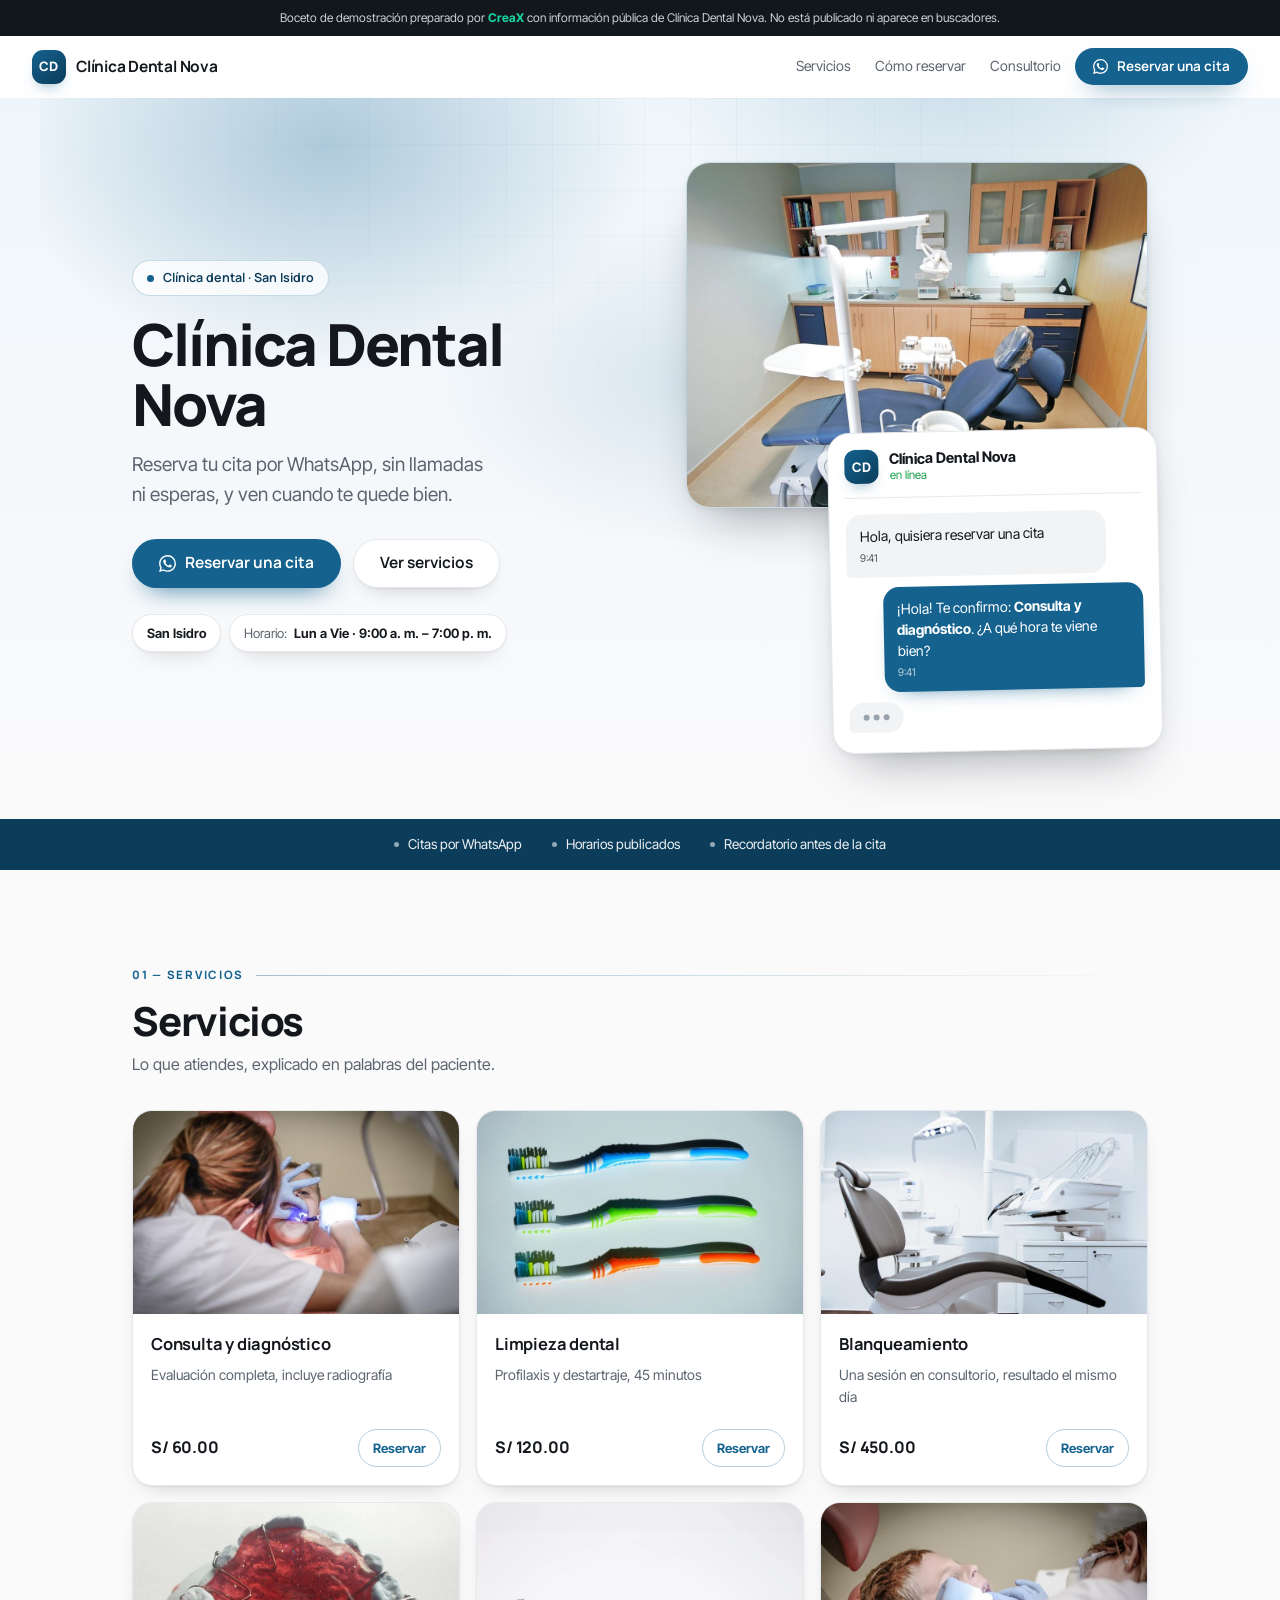
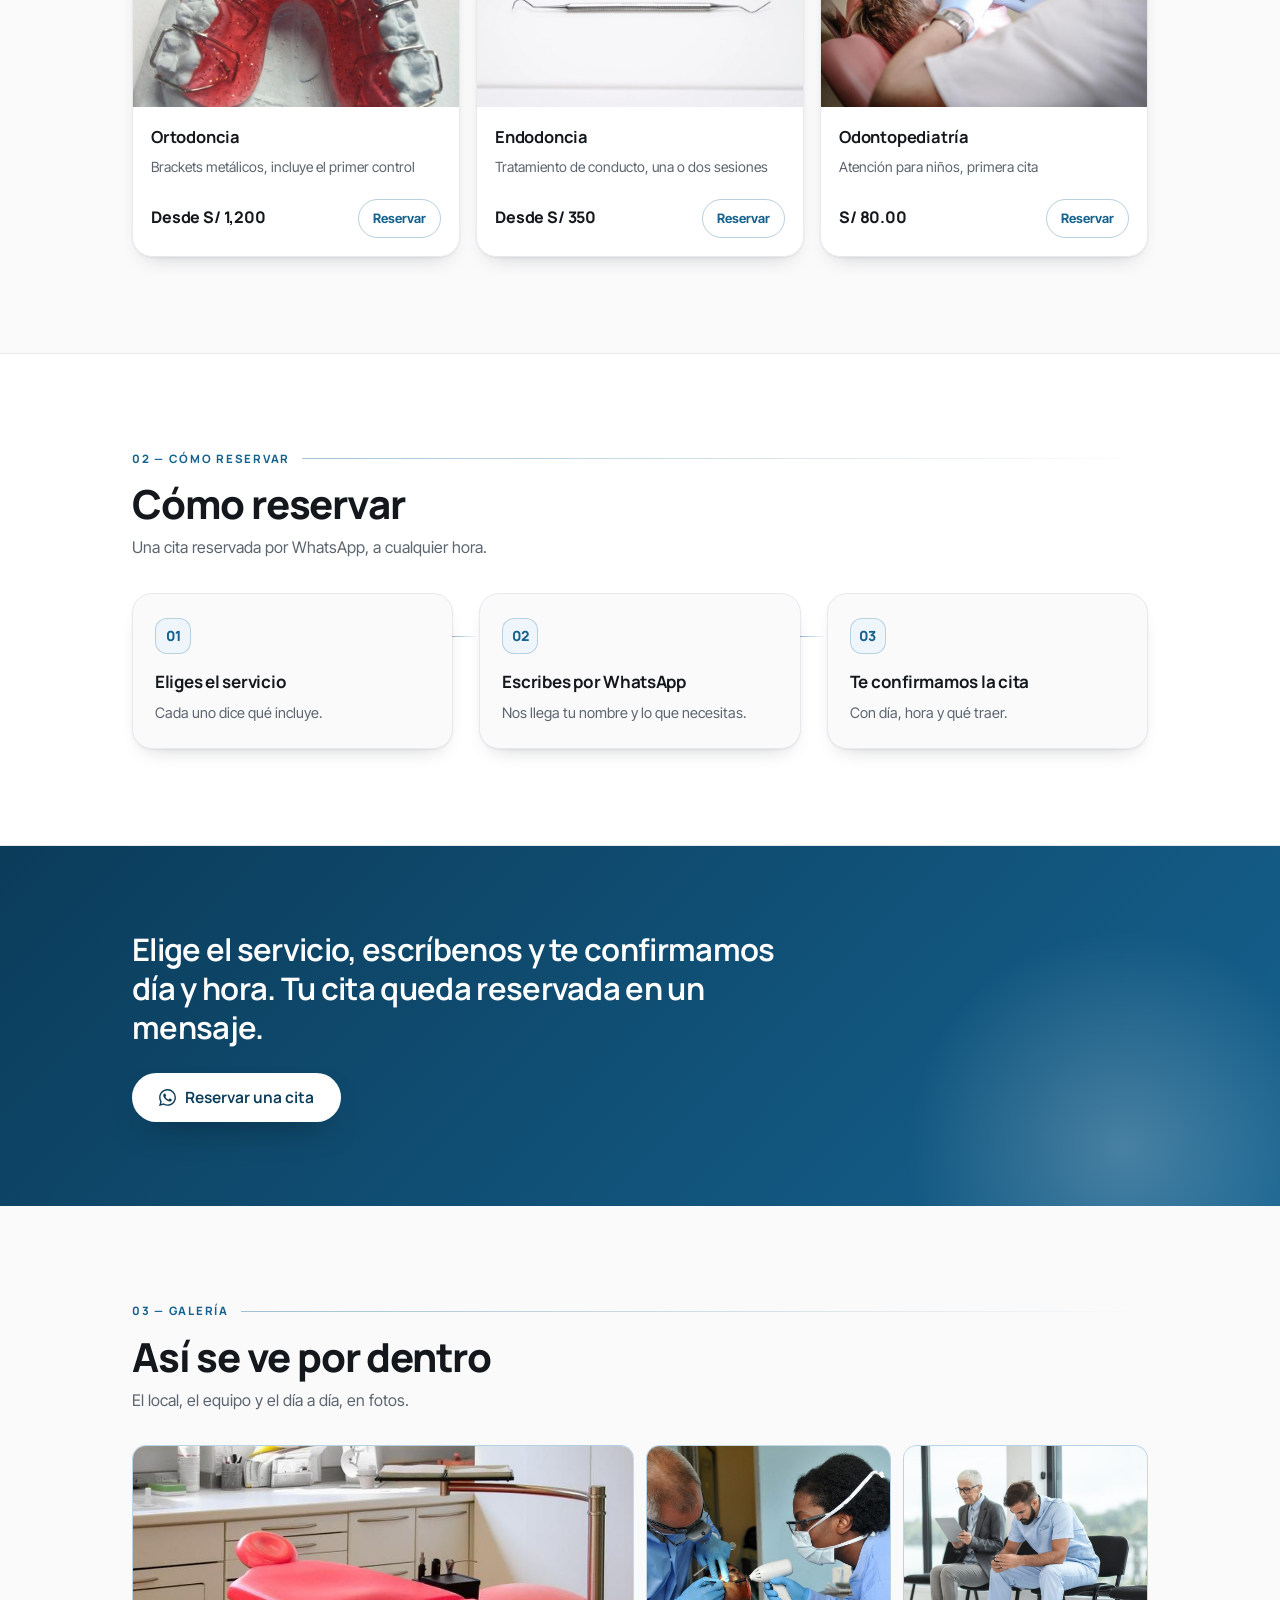
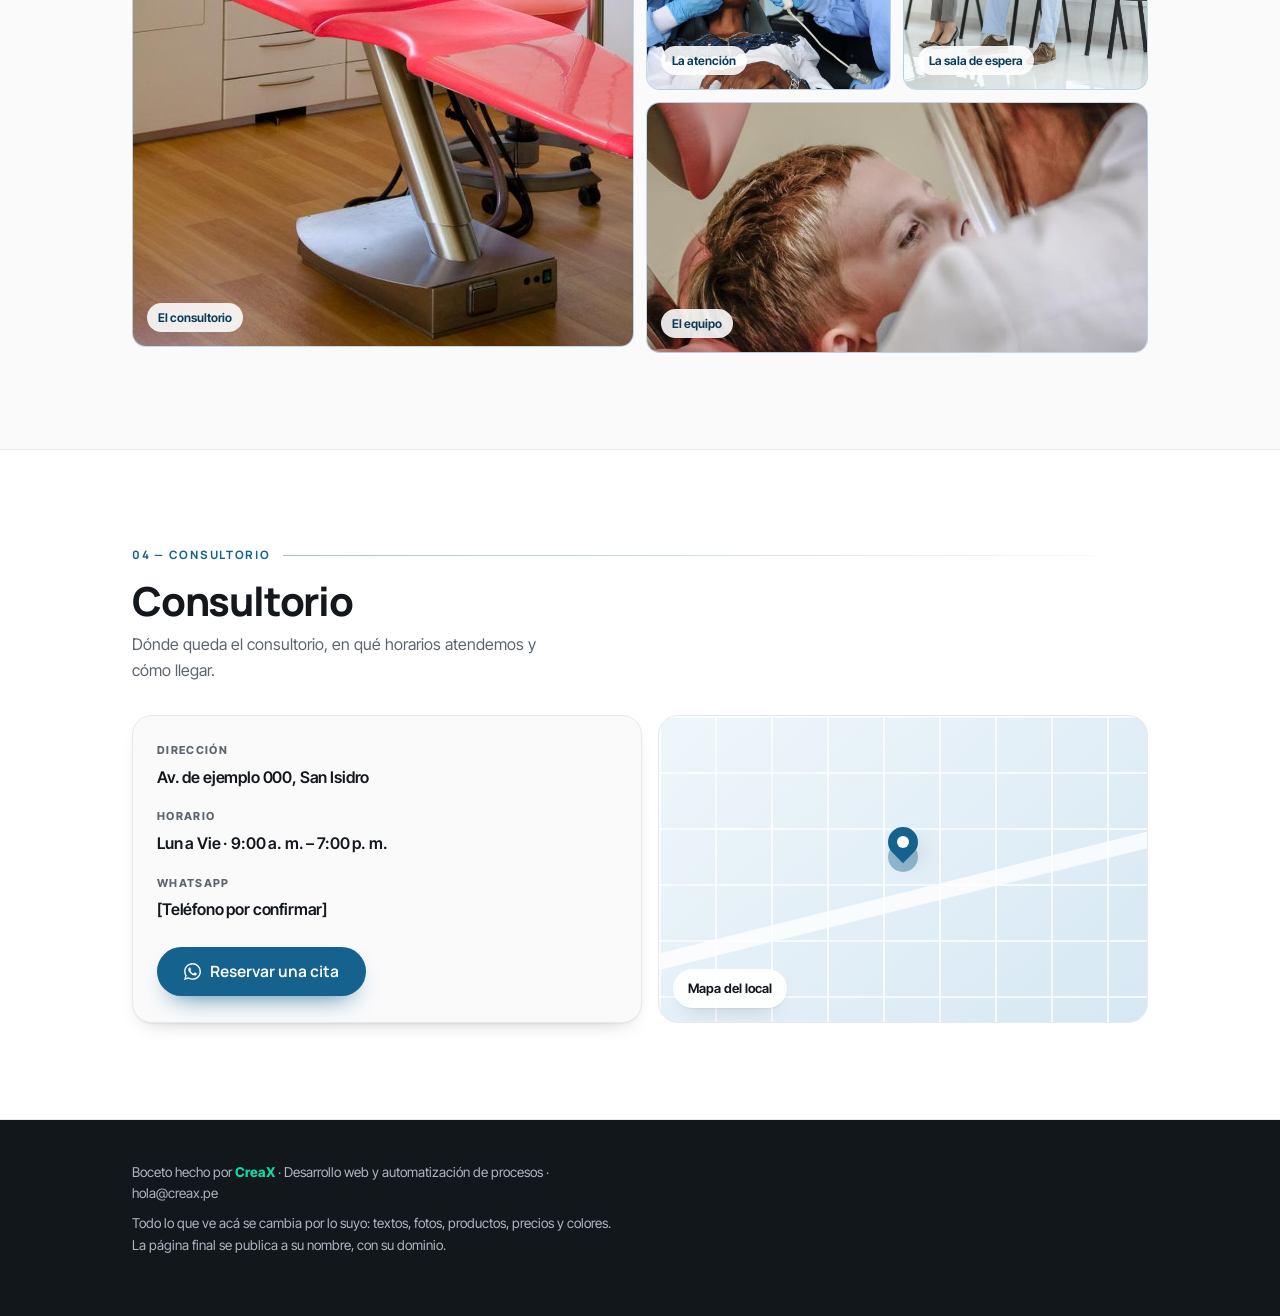
==== assets/ejemplos/dental/index.html @ 6479f85b "Web de CreaX: borrador de cinco páginas para revisión del equipo Portada con escena (web del boceto " ====
<!doctype html>
<html lang="es"><head>
<meta charset="utf-8">
<meta name="viewport" content="width=device-width, initial-scale=1">
<meta name="robots" content="noindex, nofollow">
<meta name="description" content="Reserva tu cita por WhatsApp, sin llamadas ni esperas, y ven cuando te quede bien.">
<meta name="theme-color" content="#15628F">
<title>Clínica Dental Nova · Clínica dental · San Isidro</title>
<link rel="preconnect" href="https://fonts.googleapis.com">
<link rel="preconnect" href="https://fonts.gstatic.com" crossorigin>
<link rel="stylesheet" href="https://fonts.googleapis.com/css2?family=Manrope:wght@600;700;800&family=Inter+Tight:wght@400;500;600;700&display=swap">
<style>
*, *::before, *::after { box-sizing: border-box; }
:root {
  --color: #15628F; --rgb: 21, 98, 143; --oscuro: #0B3C5A; --claro: #EFF6FB; --claro2: #D6E8F4;
  --tinta: #14181D; --gris: #5C656F; --linea: #E7E9EC; --papel: #FFFFFF; --fondo: #FAFAFB;
  --titulo: "Manrope", "Segoe UI", system-ui, -apple-system, "Helvetica Neue", sans-serif; --texto: "Inter Tight", "Segoe UI", system-ui, -apple-system, "Helvetica Neue", sans-serif;
  --r: 20px; --rc: 14px;
  --s1: 0 1px 2px rgba(18,23,28,.05), 0 10px 22px -14px rgba(18,23,28,.30);
  --s2: 0 2px 6px rgba(18,23,28,.06), 0 28px 50px -24px rgba(18,23,28,.40);
  --suave: cubic-bezier(.16, 1, .3, 1);
}
html { -webkit-text-size-adjust: 100%; scroll-behavior: smooth; }
body { margin: 0; background: var(--fondo); color: var(--tinta); overflow-wrap: anywhere;
  font-family: var(--texto); line-height: 1.6; -webkit-font-smoothing: antialiased; }
h1, h2, h3, .marca, .btn, .precio, .n, .etiqueta, .cintillo { font-family: var(--titulo); }
img { max-width: 100%; display: block; }
a { color: inherit; }
.envoltura { width: 100%; max-width: 1080px; margin: 0 auto; padding: 0 20px; }
@media (min-width: 860px) { .envoltura { padding: 0 32px; } }

/* aviso de CreaX: siempre visible, para que nadie lo confunda con la web publicada */
.aviso { background: #12171C; color: #C9D0D7; font-size: 12px; line-height: 1.5;
  text-align: center; padding: 9px 18px; margin: 0; }
.aviso b { color: #16D6A4; }

/* barra de arriba */
.barra { position: sticky; top: 0; z-index: 40; display: flex; align-items: center; gap: 14px;
  padding: 10px 16px; background: rgba(255,255,255,.82); backdrop-filter: blur(16px) saturate(170%);
  -webkit-backdrop-filter: blur(16px) saturate(170%);
  border-bottom: 1px solid transparent; transition: border-color .3s, box-shadow .3s; }
.barra.pegada { border-color: var(--linea); box-shadow: 0 10px 30px -26px rgba(18,23,28,.9); }
.marca { display: flex; align-items: center; gap: 10px; text-decoration: none;
  font-weight: 700; letter-spacing: -.015em; font-size: 15.5px; }
.sigla { width: 34px; height: 34px; border-radius: 11px; display: grid; place-items: center;
  color: #fff; font-size: 13px; font-weight: 800; letter-spacing: .02em; flex: none;
  font-family: var(--titulo);
  background: linear-gradient(140deg, var(--color), var(--oscuro));
  box-shadow: 0 8px 16px -10px var(--color); }
.enlaces { display: none; gap: 24px; margin-left: auto; font-size: 14px; color: var(--gris); }
.enlaces a { text-decoration: none; transition: color .25s; }
.enlaces a:hover { color: var(--color); }
.barra .btn { margin-left: auto; }
@media (min-width: 860px) {
  .barra { padding: 12px 32px; }
  .enlaces { display: flex; }
  .barra .btn { margin-left: 0; }
}

/* botones */
.btn { display: inline-flex; align-items: center; justify-content: center; gap: 9px;
  background: var(--color); color: #fff; text-decoration: none; font-weight: 650;
  padding: 15px 26px; border-radius: 999px; font-size: 15.5px; line-height: 1; border: 1px solid transparent;
  box-shadow: 0 12px 26px -14px var(--color);
  transition: transform .3s var(--suave), box-shadow .3s var(--suave), background .25s; }
.btn:hover { transform: translateY(-2px); box-shadow: 0 18px 32px -14px var(--color); }
.btn:active { transform: translateY(0) scale(.985); }
.btn svg { width: 17px; height: 17px; fill: currentColor; flex: none; }
.btn-chico { padding: 10px 17px; font-size: 13.5px; }
.btn-chico svg { width: 15px; height: 15px; }
.fantasma { background: var(--papel); color: var(--tinta); border-color: var(--linea); box-shadow: var(--s1); }
.fantasma:hover { border-color: var(--color); color: var(--color); }

/* portada */
.portada { position: relative; overflow: hidden; padding: 44px 0 0;
  background: linear-gradient(180deg, var(--claro) 0%, var(--fondo) 92%); }
.aura { position: absolute; top: -260px; left: 50%; width: min(1200px, 160%); height: 700px;
  transform: translateX(-50%); pointer-events: none; animation: flotar 16s ease-in-out infinite alternate;
  background:
    radial-gradient(38% 46% at 24% 44%, rgba(var(--rgb), .30), transparent 70%),
    radial-gradient(34% 42% at 76% 30%, rgba(var(--rgb), .18), transparent 72%),
    radial-gradient(30% 34% at 54% 78%, rgba(var(--rgb), .12), transparent 70%); }
@keyframes flotar { to { transform: translateX(-50%) translateY(30px) scale(1.07); } }
.trama { position: absolute; inset: 0; pointer-events: none; opacity: .55;
  background-image: linear-gradient(rgba(var(--rgb), .09) 1px, transparent 1px),
                    linear-gradient(90deg, rgba(var(--rgb), .09) 1px, transparent 1px);
  background-size: 46px 46px;
  -webkit-mask-image: radial-gradient(70% 62% at 50% 0%, #000, transparent 76%);
          mask-image: radial-gradient(70% 62% at 50% 0%, #000, transparent 76%); }
.portada-caja { position: relative; padding-bottom: 42px; }
@media (min-width: 900px) {
  .portada { padding-top: 64px; }
  .portada-caja { display: grid; grid-template-columns: 1.04fr .96fr; gap: 54px; align-items: center; padding-bottom: 68px; }
}
.etiqueta { display: inline-flex; align-items: center; gap: 9px; margin: 0 0 18px;
  font-size: 12.5px; font-weight: 650; color: var(--oscuro); background: rgba(255,255,255,.78);
  border: 1px solid rgba(var(--rgb), .22); padding: 7px 14px; border-radius: 999px; }
.pulso { width: 7px; height: 7px; border-radius: 50%; background: var(--color); flex: none;
  box-shadow: 0 0 0 0 rgba(var(--rgb), .6); animation: latir 2.6s infinite; }
@keyframes latir { 70% { box-shadow: 0 0 0 9px rgba(var(--rgb), 0); } 100% { box-shadow: 0 0 0 0 rgba(var(--rgb), 0); } }
h1 { margin: 0 0 16px; font-size: clamp(34px, 8.6vw, 58px); line-height: 1.03;
  letter-spacing: -.035em; font-weight: 800; }
.bajada { margin: 0 0 28px; font-size: clamp(16px, 4.2vw, 19px); color: var(--gris); max-width: 32ch; }
.acciones { display: flex; flex-wrap: wrap; gap: 12px; }
.datos { list-style: none; display: flex; flex-wrap: wrap; gap: 8px; padding: 0; margin: 26px 0 0; }
.datos li { display: inline-flex; align-items: center; gap: 7px; font-size: 13px; color: var(--gris);
  background: var(--papel); border: 1px solid var(--linea); border-radius: 999px;
  padding: 8px 14px; box-shadow: var(--s1); }
.datos b { color: var(--tinta); font-weight: 650; }
.estrella { color: var(--color); font-size: 12px; }

/* la escena: la foto del negocio y el pedido llegando al WhatsApp */
.escena { position: relative; margin-top: 34px; }
@media (min-width: 900px) { .escena { margin-top: 0; } }
.foto-portada { margin: 0; overflow: hidden; border-radius: 24px; aspect-ratio: 4 / 3;
  border: 1px solid rgba(var(--rgb), .18); box-shadow: var(--s2); }
.foto-portada img { width: 100%; height: 100%; object-fit: cover;
  animation: acercar 18s ease-in-out infinite alternate; }
@keyframes acercar { to { transform: scale(1.07); } }
.charla { position: relative; background: var(--papel); border: 1px solid var(--linea);
  border-radius: 22px; padding: 16px 16px 20px; box-shadow: var(--s2); }
.escena .foto-portada + .charla { width: min(330px, 92%); margin: -58px 0 0 auto; }
@media (min-width: 900px) {
  .charla { transform: rotate(-1.2deg); }
  .escena .foto-portada + .charla { margin-top: -78px; margin-right: -12px; }
}
.charla-barra { display: flex; align-items: center; gap: 11px; padding-bottom: 14px;
  border-bottom: 1px solid var(--linea); margin-bottom: 16px; }
.charla-barra div { display: flex; flex-direction: column; line-height: 1.25; }
.charla-barra b { font-size: 14.5px; }
.charla-barra i { font-style: normal; font-size: 11.5px; color: #17A34A; }
.globo { max-width: 88%; padding: 11px 14px; font-size: 14px; line-height: 1.5;
  border-radius: 16px; margin-bottom: 10px; }
.globo b { font-weight: 700; }
.cliente { background: #F1F3F5; border-bottom-left-radius: 5px; }
.negocio { background: var(--color); color: #fff; margin-left: auto; border-bottom-right-radius: 5px;
  box-shadow: 0 10px 22px -16px var(--color); }
.hora { display: block; font-size: 10.5px; opacity: .7; margin-top: 4px; }
.escribiendo { display: inline-flex; gap: 4px; background: #F1F3F5; padding: 12px 14px; border-radius: 16px;
  border-bottom-left-radius: 5px; }
.escribiendo i { width: 6px; height: 6px; border-radius: 50%; background: #9AA3AD;
  animation: puntos 1.3s infinite ease-in-out; }
.escribiendo i:nth-child(2) { animation-delay: .18s; }
.escribiendo i:nth-child(3) { animation-delay: .36s; }
@keyframes puntos { 0%, 60%, 100% { transform: translateY(0); opacity: .45; } 30% { transform: translateY(-4px); opacity: 1; } }

/* en el celular: la acción vive en la barra de abajo, y la portada respira menos */
@media (max-width: 560px) {
  .barra .btn { display: none; }
  .barra { padding: 9px 16px; }
  .portada { padding-top: 26px; }
  h1 { margin-bottom: 12px; }
  .bajada { margin-bottom: 20px; }
  .acciones { gap: 10px; }
  .acciones .btn { width: 100%; }
  .datos { margin-top: 18px; gap: 7px; }
  .datos li { padding: 7px 12px; }
  .escena { margin-top: 24px; }
  .foto-portada { aspect-ratio: 16 / 11; }
}

/* tira de confianza */
.tira { position: relative; background: var(--oscuro); color: #fff; }
.tira ul { list-style: none; display: flex; flex-wrap: wrap; justify-content: center;
  gap: 10px 30px; margin: 0; padding: 15px 20px; font-size: 13.5px; }
.tira li { display: inline-flex; align-items: center; gap: 9px; opacity: .93; }
.tira li::before { content: ""; width: 5px; height: 5px; border-radius: 50%; background: currentColor; opacity: .6; }

/* bloques */
.bloque { padding: clamp(52px, 11vw, 96px) 0; }
.bloque.papel { background: var(--papel); border-top: 1px solid var(--linea); border-bottom: 1px solid var(--linea); }
.cintillo { display: flex; align-items: center; gap: 12px; margin: 0 0 14px;
  font-size: 11.5px; font-weight: 750; letter-spacing: .15em; text-transform: uppercase; color: var(--color); }
.cintillo::after { content: ""; height: 1px; flex: 1; background: linear-gradient(90deg, rgba(var(--rgb), .38), transparent); }
h2 { margin: 0 0 10px; font-size: clamp(26px, 6.2vw, 40px); line-height: 1.08;
  letter-spacing: -.03em; font-weight: 780; }
.lede { margin: 0 0 32px; color: var(--gris); max-width: 46ch; font-size: 16px; }
.nota { margin: 22px 0 0; font-size: 12.5px; color: var(--gris); }

/* productos */
.rejilla { display: grid; grid-template-columns: 1fr; gap: 16px; }
@media (min-width: 620px) { .rejilla { grid-template-columns: repeat(2, 1fr); } }
@media (min-width: 980px) { .rejilla { grid-template-columns: repeat(3, 1fr); } }
.item { display: flex; flex-direction: column; background: var(--papel); border: 1px solid var(--linea);
  border-radius: var(--r); overflow: hidden; box-shadow: var(--s1);
  transition: transform .4s var(--suave), box-shadow .4s var(--suave), border-color .3s; }
.item:hover { transform: translateY(-5px); box-shadow: var(--s2); border-color: rgba(var(--rgb), .34); }
.lienzo { position: relative; aspect-ratio: 16 / 10; overflow: hidden; display: grid; place-items: center;
  background: linear-gradient(135deg, var(--claro), var(--claro2)); }
.lienzo.vacio::before { content: ""; position: absolute; inset: 0; opacity: .45;
  background-image: repeating-linear-gradient(135deg, rgba(255,255,255,.6) 0 10px, transparent 10px 22px); }
.lienzo span { position: relative; font-size: 11.5px; font-weight: 650; color: var(--oscuro);
  background: rgba(255,255,255,.82); padding: 6px 13px; border-radius: 999px; }
.lienzo img { width: 100%; height: 100%; object-fit: cover; transition: transform .6s var(--suave); }
.item:hover .lienzo img { transform: scale(1.06); }
.item-cuerpo { display: flex; flex-direction: column; gap: 6px; flex: 1; padding: 17px 18px 18px; }
.item h3 { margin: 0; font-size: 16.5px; letter-spacing: -.012em; }
.item p { margin: 0; font-size: 14px; color: var(--gris); }
.item-pie { display: flex; align-items: center; justify-content: space-between; gap: 10px;
  margin-top: auto; padding-top: 14px; }
.precio { font-size: 16px; font-weight: 750; letter-spacing: -.01em; }
.pedir { display: inline-flex; align-items: center; gap: 6px; font-size: 13px; font-weight: 650;
  color: var(--color); text-decoration: none; border: 1px solid rgba(var(--rgb), .3);
  border-radius: 999px; padding: 8px 14px; transition: background .25s, color .25s, border-color .25s; }
.pedir:hover { background: var(--color); color: #fff; border-color: var(--color); }

/* pasos */
.pasos { list-style: none; display: grid; gap: 18px; margin: 0; padding: 0; }
@media (min-width: 860px) { .pasos { grid-template-columns: repeat(3, 1fr); gap: 26px; } }
.paso { position: relative; background: var(--papel); border: 1px solid var(--linea);
  border-radius: var(--r); padding: 24px 22px; box-shadow: var(--s1); }
.bloque.papel .paso { background: var(--fondo); }
.paso h3 { margin: 0 0 6px; font-size: 17px; letter-spacing: -.015em; }
.paso p { margin: 0; color: var(--gris); font-size: 14.5px; }
.n { display: inline-grid; place-items: center; width: 36px; height: 36px; border-radius: 12px;
  margin-bottom: 14px; font-size: 14px; font-weight: 800; color: var(--color);
  background: var(--claro); border: 1px solid rgba(var(--rgb), .25); }
@media (min-width: 860px) {
  .paso:not(:last-child)::after { content: ""; position: absolute; top: 42px; right: -26px; width: 26px; height: 1px;
    background: linear-gradient(90deg, rgba(var(--rgb), .45), transparent); }
}

/* franja de color */
.franja { position: relative; overflow: hidden; color: #fff;
  background: linear-gradient(135deg, var(--oscuro), var(--color));
  padding: clamp(48px, 10vw, 84px) 0; }
.franja::after { content: ""; position: absolute; right: -12%; bottom: -70%; width: 620px; height: 620px;
  border-radius: 50%; background: radial-gradient(50% 50% at 50% 50%, rgba(255,255,255,.22), transparent 70%); }
.franja .envoltura { position: relative; z-index: 1; }
.franja p { margin: 0 0 26px; max-width: 680px; font-weight: 650; letter-spacing: -.022em;
  font-family: var(--titulo); font-size: clamp(20px, 5.1vw, 31px); line-height: 1.26; }
.franja .btn { background: #fff; color: var(--oscuro); box-shadow: 0 16px 34px -18px rgba(0,0,0,.6); }
.franja .btn:hover { box-shadow: 0 22px 40px -18px rgba(0,0,0,.65); }

/* galería */
.galeria { display: grid; grid-template-columns: repeat(2, 1fr); gap: 12px; }
@media (min-width: 760px) {
  .galeria { grid-template-columns: repeat(4, 1fr); }
  .galeria .tile:first-child { grid-column: span 2; grid-row: span 2; }
  .galeria .tile:last-child { grid-column: span 2; aspect-ratio: 2 / 1; }
}
.tile { position: relative; overflow: hidden; aspect-ratio: 1 / 1; display: grid; align-content: end;
  padding: 14px; border-radius: var(--rc); border: 1px solid rgba(var(--rgb), .18);
  font-size: 13px; font-weight: 650; color: var(--oscuro); margin: 0;
  background: linear-gradient(140deg, var(--claro), var(--claro2)); }
.tile:nth-child(2n) { background: linear-gradient(140deg, var(--claro2), var(--claro)); }
.tile.vacio::before { content: ""; position: absolute; inset: 0; opacity: .5;
  background-image: repeating-linear-gradient(135deg, rgba(255,255,255,.6) 0 12px, transparent 12px 26px); }
.tile img { position: absolute; inset: 0; width: 100%; height: 100%; object-fit: cover;
  transition: transform .7s var(--suave); }
.tile:hover img { transform: scale(1.05); }
.tile span { position: relative; background: rgba(255,255,255,.88); padding: 5px 11px; border-radius: 999px;
  justify-self: start; font-size: 12px; }

/* ubicación */
.contacto { display: grid; gap: 16px; }
@media (min-width: 860px) { .contacto { grid-template-columns: 1.02fr .98fr; } }
.ficha { background: var(--papel); border: 1px solid var(--linea); border-radius: var(--r);
  padding: 26px 24px; box-shadow: var(--s1); }
.bloque.papel .ficha { background: var(--fondo); }
.ficha dl { display: grid; gap: 18px; margin: 0 0 24px; }
.ficha dt { font-size: 11px; font-weight: 750; letter-spacing: .12em; text-transform: uppercase; color: var(--gris); }
.ficha dd { margin: 5px 0 0; font-size: 16px; font-weight: 600; letter-spacing: -.01em; }
.mapa { position: relative; overflow: hidden; min-height: 240px; border-radius: var(--r);
  border: 1px solid var(--linea); background: linear-gradient(140deg, var(--claro), var(--claro2)); }
.mapa::before { content: ""; position: absolute; inset: 0;
  background-image: linear-gradient(rgba(255,255,255,.72) 2px, transparent 2px),
                    linear-gradient(90deg, rgba(255,255,255,.72) 2px, transparent 2px);
  background-size: 56px 56px; }
.mapa::after { content: ""; position: absolute; left: -20%; top: 58%; width: 140%; height: 16px;
  background: rgba(255,255,255,.8); transform: rotate(-14deg); }
.pin { position: absolute; left: 50%; top: 46%; width: 30px; height: 30px; z-index: 2;
  transform: translate(-50%, -100%) rotate(-45deg); border-radius: 50% 50% 50% 0;
  background: var(--color); box-shadow: 0 12px 22px -10px rgba(0,0,0,.55); }
.pin::after { content: ""; position: absolute; inset: 9px; background: #fff; border-radius: 50%; }
.onda { position: absolute; left: 50%; top: 46%; width: 30px; height: 30px; z-index: 1;
  transform: translate(-50%, -50%); border-radius: 50%; background: rgba(var(--rgb), .4);
  animation: onda 2.8s infinite ease-out; }
@keyframes onda { to { transform: translate(-50%, -50%) scale(4.2); opacity: 0; } }
.mapa .chip { position: absolute; left: 14px; bottom: 14px; z-index: 2; background: rgba(255,255,255,.92);
  border-radius: 999px; padding: 9px 15px; font-size: 13px; font-weight: 650; text-decoration: none;
  box-shadow: var(--s1); }

/* pie y barra de abajo */
footer { background: #12171C; color: #AEB6BF; font-size: 13.5px; padding: 42px 0 104px; }
footer b { color: #fff; }
footer .menta { color: #16D6A4; font-weight: 750; }
footer p { margin: 0 0 8px; max-width: 60ch; }
.barra-abajo { position: fixed; left: 0; right: 0; bottom: 0; z-index: 50; display: flex; gap: 12px;
  align-items: center; padding: 10px 16px calc(10px + env(safe-area-inset-bottom));
  background: rgba(255,255,255,.92); backdrop-filter: blur(16px); -webkit-backdrop-filter: blur(16px);
  border-top: 1px solid var(--linea); }
.barra-abajo .btn { flex: 1; }
@media (min-width: 860px) { .barra-abajo { display: none; } footer { padding-bottom: 52px; } }

/* movimiento */
.con-js .revelar { opacity: 0; transform: translateY(24px); }
.con-js .revelar.visto { opacity: 1; transform: none;
  transition: opacity .75s var(--suave), transform .75s var(--suave); }
@media (prefers-reduced-motion: reduce) {
  *, *::before, *::after { animation: none !important; transition: none !important; }
  .con-js .revelar { opacity: 1; transform: none; }
}
</style>
</head>
<body>

<p class="aviso">Boceto de demostración preparado por <b>CreaX</b> con información pública de Clínica Dental Nova.
No está publicado ni aparece en buscadores.</p>

<header class="barra">
  <a class="marca" href="#inicio"><span class="sigla">CD</span>Clínica Dental Nova</a>
  <nav class="enlaces">
    <a href="#catalogo">Servicios</a>
    <a href="#pedir">Cómo reservar</a>
    <a href="#ubicacion">Consultorio</a>
  </nav>
  <a class="btn btn-chico" href="#" target="_blank" rel="noopener"><svg viewBox="0 0 24 24" aria-hidden="true"><path d="M17.472 14.382c-.297-.149-1.758-.867-2.03-.967-.273-.099-.471-.148-.67.15-.197.297-.767.966-.94 1.164-.173.199-.347.223-.644.075-.297-.15-1.255-.463-2.39-1.475-.883-.788-1.48-1.761-1.653-2.059-.173-.297-.018-.458.13-.606.134-.133.297-.347.446-.52.149-.174.198-.298.298-.497.099-.198.05-.371-.025-.52-.075-.149-.669-1.612-.916-2.207-.242-.579-.487-.5-.669-.51-.173-.008-.371-.01-.57-.01-.198 0-.52.074-.792.372-.272.297-1.04 1.016-1.04 2.479 0 1.462 1.065 2.875 1.213 3.074.149.198 2.096 3.2 5.077 4.487.709.306 1.262.489 1.694.625.712.227 1.36.195 1.871.118.571-.085 1.758-.719 2.006-1.413.248-.694.248-1.289.173-1.413-.074-.124-.272-.198-.57-.347m-5.421 7.403h-.004a9.87 9.87 0 01-5.031-1.378l-.361-.214-3.741.982.998-3.648-.235-.374a9.86 9.86 0 01-1.51-5.26c.001-5.45 4.436-9.884 9.888-9.884 2.64 0 5.122 1.03 6.988 2.898a9.825 9.825 0 012.893 6.994c-.003 5.45-4.437 9.884-9.885 9.884m8.413-18.297A11.815 11.815 0 0012.05 0C5.495 0 .16 5.335.157 11.892c0 2.096.547 4.142 1.588 5.945L.057 24l6.305-1.654a11.882 11.882 0 005.683 1.448h.005c6.554 0 11.89-5.335 11.893-11.893a11.821 11.821 0 00-3.48-8.413Z"/></svg>Reservar una cita</a>
</header>

<main>
<section class="portada" id="inicio">
  <div class="aura"></div>
  <div class="trama"></div>
  <div class="envoltura portada-caja">
    <div>
      <p class="etiqueta"><span class="pulso"></span>Clínica dental · San Isidro</p>
      <h1>Clínica Dental Nova</h1>
      <p class="bajada">Reserva tu cita por WhatsApp, sin llamadas ni esperas, y ven cuando te quede bien.</p>
      <div class="acciones">
        <a class="btn" href="#" target="_blank" rel="noopener"><svg viewBox="0 0 24 24" aria-hidden="true"><path d="M17.472 14.382c-.297-.149-1.758-.867-2.03-.967-.273-.099-.471-.148-.67.15-.197.297-.767.966-.94 1.164-.173.199-.347.223-.644.075-.297-.15-1.255-.463-2.39-1.475-.883-.788-1.48-1.761-1.653-2.059-.173-.297-.018-.458.13-.606.134-.133.297-.347.446-.52.149-.174.198-.298.298-.497.099-.198.05-.371-.025-.52-.075-.149-.669-1.612-.916-2.207-.242-.579-.487-.5-.669-.51-.173-.008-.371-.01-.57-.01-.198 0-.52.074-.792.372-.272.297-1.04 1.016-1.04 2.479 0 1.462 1.065 2.875 1.213 3.074.149.198 2.096 3.2 5.077 4.487.709.306 1.262.489 1.694.625.712.227 1.36.195 1.871.118.571-.085 1.758-.719 2.006-1.413.248-.694.248-1.289.173-1.413-.074-.124-.272-.198-.57-.347m-5.421 7.403h-.004a9.87 9.87 0 01-5.031-1.378l-.361-.214-3.741.982.998-3.648-.235-.374a9.86 9.86 0 01-1.51-5.26c.001-5.45 4.436-9.884 9.888-9.884 2.64 0 5.122 1.03 6.988 2.898a9.825 9.825 0 012.893 6.994c-.003 5.45-4.437 9.884-9.885 9.884m8.413-18.297A11.815 11.815 0 0012.05 0C5.495 0 .16 5.335.157 11.892c0 2.096.547 4.142 1.588 5.945L.057 24l6.305-1.654a11.882 11.882 0 005.683 1.448h.005c6.554 0 11.89-5.335 11.893-11.893a11.821 11.821 0 00-3.48-8.413Z"/></svg>Reservar una cita</a>
        <a class="btn fantasma" href="#catalogo">Ver servicios</a>
      </div>
      <ul class="datos"><li><b>San Isidro</b></li><li>Horario: <b>Lun a Vie · 9:00 a. m. – 7:00 p. m.</b></li></ul>
    </div>
    <div class="escena">
      <figure class="foto-portada"><img src="fotos/portada.jpg" alt="Clínica Dental Nova"></figure>
      <div class="charla">
        <div class="charla-barra">
          <span class="sigla">CD</span>
          <div><b>Clínica Dental Nova</b><i>en línea</i></div>
        </div>
        <div class="globo cliente">Hola, quisiera reservar una cita<span class="hora">9:41</span></div>
        <div class="globo negocio">¡Hola! Te confirmo: <b>Consulta y diagnóstico</b>. ¿A qué hora te viene bien?<span class="hora">9:41</span></div>
        <div class="escribiendo"><i></i><i></i><i></i></div>
      </div>
    </div>
  </div>
  <div class="tira"><ul><li>Citas por WhatsApp</li><li>Horarios publicados</li><li>Recordatorio antes de la cita</li></ul></div>
</section>

<section class="bloque" id="catalogo">
  <div class="envoltura">
    <p class="cintillo revelar">01 — Servicios</p>
    <h2 class="revelar">Servicios</h2>
    <p class="lede revelar">Lo que atiendes, explicado en palabras del paciente.</p>
    <div class="rejilla">
        <article class="item revelar">
          <div class="lienzo"><img src="fotos/item-1.jpg" alt="Su foto aquí" loading="lazy"></div>
          <div class="item-cuerpo">
            <h3>Consulta y diagnóstico</h3>
            <p>Evaluación completa, incluye radiografía</p>
            <div class="item-pie">
              <span class="precio">S/ 60.00</span>
              <a class="pedir" href="#" target="_blank" rel="noopener">Reservar</a>
            </div>
          </div>
        </article>
        <article class="item revelar">
          <div class="lienzo"><img src="fotos/item-2.jpg" alt="Su foto aquí" loading="lazy"></div>
          <div class="item-cuerpo">
            <h3>Limpieza dental</h3>
            <p>Profilaxis y destartraje, 45 minutos</p>
            <div class="item-pie">
              <span class="precio">S/ 120.00</span>
              <a class="pedir" href="#" target="_blank" rel="noopener">Reservar</a>
            </div>
          </div>
        </article>
        <article class="item revelar">
          <div class="lienzo"><img src="fotos/item-3.jpg" alt="Su foto aquí" loading="lazy"></div>
          <div class="item-cuerpo">
            <h3>Blanqueamiento</h3>
            <p>Una sesión en consultorio, resultado el mismo día</p>
            <div class="item-pie">
              <span class="precio">S/ 450.00</span>
              <a class="pedir" href="#" target="_blank" rel="noopener">Reservar</a>
            </div>
          </div>
        </article>
        <article class="item revelar">
          <div class="lienzo"><img src="fotos/item-4.jpg" alt="Su foto aquí" loading="lazy"></div>
          <div class="item-cuerpo">
            <h3>Ortodoncia</h3>
            <p>Brackets metálicos, incluye el primer control</p>
            <div class="item-pie">
              <span class="precio">Desde S/ 1,200</span>
              <a class="pedir" href="#" target="_blank" rel="noopener">Reservar</a>
            </div>
          </div>
        </article>
        <article class="item revelar">
          <div class="lienzo"><img src="fotos/item-5.jpg" alt="Su foto aquí" loading="lazy"></div>
          <div class="item-cuerpo">
            <h3>Endodoncia</h3>
            <p>Tratamiento de conducto, una o dos sesiones</p>
            <div class="item-pie">
              <span class="precio">Desde S/ 350</span>
              <a class="pedir" href="#" target="_blank" rel="noopener">Reservar</a>
            </div>
          </div>
        </article>
        <article class="item revelar">
          <div class="lienzo"><img src="fotos/item-6.jpg" alt="Su foto aquí" loading="lazy"></div>
          <div class="item-cuerpo">
            <h3>Odontopediatría</h3>
            <p>Atención para niños, primera cita</p>
            <div class="item-pie">
              <span class="precio">S/ 80.00</span>
              <a class="pedir" href="#" target="_blank" rel="noopener">Reservar</a>
            </div>
          </div>
        </article></div>
    
  </div>
</section>

<section class="bloque papel" id="pedir">
  <div class="envoltura">
    <p class="cintillo revelar">02 — Cómo reservar</p>
    <h2 class="revelar">Cómo reservar</h2>
    <p class="lede revelar">Una cita reservada por WhatsApp, a cualquier hora.</p>
    <ol class="pasos">
        <li class="paso revelar">
          <span class="n">01</span>
          <h3>Eliges el servicio</h3>
          <p>Cada uno dice qué incluye.</p>
        </li>
        <li class="paso revelar">
          <span class="n">02</span>
          <h3>Escribes por WhatsApp</h3>
          <p>Nos llega tu nombre y lo que necesitas.</p>
        </li>
        <li class="paso revelar">
          <span class="n">03</span>
          <h3>Te confirmamos la cita</h3>
          <p>Con día, hora y qué traer.</p>
        </li></ol>
  </div>
</section>

<section class="franja">
  <div class="envoltura">
    <p class="revelar">Elige el servicio, escríbenos y te confirmamos día y hora. Tu cita queda reservada en un mensaje.</p>
    <a class="btn revelar" href="#" target="_blank" rel="noopener"><svg viewBox="0 0 24 24" aria-hidden="true"><path d="M17.472 14.382c-.297-.149-1.758-.867-2.03-.967-.273-.099-.471-.148-.67.15-.197.297-.767.966-.94 1.164-.173.199-.347.223-.644.075-.297-.15-1.255-.463-2.39-1.475-.883-.788-1.48-1.761-1.653-2.059-.173-.297-.018-.458.13-.606.134-.133.297-.347.446-.52.149-.174.198-.298.298-.497.099-.198.05-.371-.025-.52-.075-.149-.669-1.612-.916-2.207-.242-.579-.487-.5-.669-.51-.173-.008-.371-.01-.57-.01-.198 0-.52.074-.792.372-.272.297-1.04 1.016-1.04 2.479 0 1.462 1.065 2.875 1.213 3.074.149.198 2.096 3.2 5.077 4.487.709.306 1.262.489 1.694.625.712.227 1.36.195 1.871.118.571-.085 1.758-.719 2.006-1.413.248-.694.248-1.289.173-1.413-.074-.124-.272-.198-.57-.347m-5.421 7.403h-.004a9.87 9.87 0 01-5.031-1.378l-.361-.214-3.741.982.998-3.648-.235-.374a9.86 9.86 0 01-1.51-5.26c.001-5.45 4.436-9.884 9.888-9.884 2.64 0 5.122 1.03 6.988 2.898a9.825 9.825 0 012.893 6.994c-.003 5.45-4.437 9.884-9.885 9.884m8.413-18.297A11.815 11.815 0 0012.05 0C5.495 0 .16 5.335.157 11.892c0 2.096.547 4.142 1.588 5.945L.057 24l6.305-1.654a11.882 11.882 0 005.683 1.448h.005c6.554 0 11.89-5.335 11.893-11.893a11.821 11.821 0 00-3.48-8.413Z"/></svg>Reservar una cita</a>
  </div>
</section>

<section class="bloque" id="galeria">
  <div class="envoltura">
    <p class="cintillo revelar">03 — Galería</p>
    <h2 class="revelar">Así se ve por dentro</h2>
    <p class="lede revelar">El local, el equipo y el día a día, en fotos.</p>
    <div class="galeria">
        <figure class="tile revelar"><img src="fotos/galeria-1.jpg" alt="El consultorio" loading="lazy"><span>El consultorio</span></figure>
        <figure class="tile revelar"><img src="fotos/galeria-2.jpg" alt="La atención" loading="lazy"><span>La atención</span></figure>
        <figure class="tile revelar"><img src="fotos/galeria-3.jpg" alt="La sala de espera" loading="lazy"><span>La sala de espera</span></figure>
        <figure class="tile revelar"><img src="fotos/galeria-4.jpg" alt="El equipo" loading="lazy"><span>El equipo</span></figure></div>
  </div>
</section>

<section class="bloque papel" id="ubicacion">
  <div class="envoltura">
    <p class="cintillo revelar">04 — Consultorio</p>
    <h2 class="revelar">Consultorio</h2>
    <p class="lede revelar">Dónde queda el consultorio, en qué horarios atendemos y cómo llegar.</p>
    <div class="contacto">
      <div class="ficha revelar">
        <dl>
          <div><dt>Dirección</dt><dd>Av. de ejemplo 000, San Isidro</dd></div>
          <div><dt>Horario</dt><dd>Lun a Vie · 9:00 a. m. – 7:00 p. m.</dd></div>
          <div><dt>WhatsApp</dt><dd>[Teléfono por confirmar]</dd></div>
        </dl>
        <a class="btn" href="#" target="_blank" rel="noopener"><svg viewBox="0 0 24 24" aria-hidden="true"><path d="M17.472 14.382c-.297-.149-1.758-.867-2.03-.967-.273-.099-.471-.148-.67.15-.197.297-.767.966-.94 1.164-.173.199-.347.223-.644.075-.297-.15-1.255-.463-2.39-1.475-.883-.788-1.48-1.761-1.653-2.059-.173-.297-.018-.458.13-.606.134-.133.297-.347.446-.52.149-.174.198-.298.298-.497.099-.198.05-.371-.025-.52-.075-.149-.669-1.612-.916-2.207-.242-.579-.487-.5-.669-.51-.173-.008-.371-.01-.57-.01-.198 0-.52.074-.792.372-.272.297-1.04 1.016-1.04 2.479 0 1.462 1.065 2.875 1.213 3.074.149.198 2.096 3.2 5.077 4.487.709.306 1.262.489 1.694.625.712.227 1.36.195 1.871.118.571-.085 1.758-.719 2.006-1.413.248-.694.248-1.289.173-1.413-.074-.124-.272-.198-.57-.347m-5.421 7.403h-.004a9.87 9.87 0 01-5.031-1.378l-.361-.214-3.741.982.998-3.648-.235-.374a9.86 9.86 0 01-1.51-5.26c.001-5.45 4.436-9.884 9.888-9.884 2.64 0 5.122 1.03 6.988 2.898a9.825 9.825 0 012.893 6.994c-.003 5.45-4.437 9.884-9.885 9.884m8.413-18.297A11.815 11.815 0 0012.05 0C5.495 0 .16 5.335.157 11.892c0 2.096.547 4.142 1.588 5.945L.057 24l6.305-1.654a11.882 11.882 0 005.683 1.448h.005c6.554 0 11.89-5.335 11.893-11.893a11.821 11.821 0 00-3.48-8.413Z"/></svg>Reservar una cita</a>
      </div>
      <div class="mapa revelar">
        <span class="onda"></span><span class="pin"></span>
        <span class="chip">Mapa del local</span>
      </div>
    </div>
  </div>
</section>
</main>

<footer>
  <div class="envoltura">
    <p>Boceto hecho por <span class="menta">CreaX</span> · Desarrollo web y automatización de procesos · hola@creax.pe</p>
    <p>Todo lo que ve acá se cambia por lo suyo: textos, fotos, productos, precios y colores.
    La página final se publica a su nombre, con su dominio.</p>
  </div>
</footer>

<div class="barra-abajo">
  <a class="btn" href="#" target="_blank" rel="noopener"><svg viewBox="0 0 24 24" aria-hidden="true"><path d="M17.472 14.382c-.297-.149-1.758-.867-2.03-.967-.273-.099-.471-.148-.67.15-.197.297-.767.966-.94 1.164-.173.199-.347.223-.644.075-.297-.15-1.255-.463-2.39-1.475-.883-.788-1.48-1.761-1.653-2.059-.173-.297-.018-.458.13-.606.134-.133.297-.347.446-.52.149-.174.198-.298.298-.497.099-.198.05-.371-.025-.52-.075-.149-.669-1.612-.916-2.207-.242-.579-.487-.5-.669-.51-.173-.008-.371-.01-.57-.01-.198 0-.52.074-.792.372-.272.297-1.04 1.016-1.04 2.479 0 1.462 1.065 2.875 1.213 3.074.149.198 2.096 3.2 5.077 4.487.709.306 1.262.489 1.694.625.712.227 1.36.195 1.871.118.571-.085 1.758-.719 2.006-1.413.248-.694.248-1.289.173-1.413-.074-.124-.272-.198-.57-.347m-5.421 7.403h-.004a9.87 9.87 0 01-5.031-1.378l-.361-.214-3.741.982.998-3.648-.235-.374a9.86 9.86 0 01-1.51-5.26c.001-5.45 4.436-9.884 9.888-9.884 2.64 0 5.122 1.03 6.988 2.898a9.825 9.825 0 012.893 6.994c-.003 5.45-4.437 9.884-9.885 9.884m8.413-18.297A11.815 11.815 0 0012.05 0C5.495 0 .16 5.335.157 11.892c0 2.096.547 4.142 1.588 5.945L.057 24l6.305-1.654a11.882 11.882 0 005.683 1.448h.005c6.554 0 11.89-5.335 11.893-11.893a11.821 11.821 0 00-3.48-8.413Z"/></svg>Reservar una cita</a>
</div>

<script>
// "?estatico" en la dirección deja la página quieta: sirve para sacarle capturas
var quieto = location.search.indexOf('estatico') > -1;
if (!quieto) document.documentElement.classList.add('con-js');
document.addEventListener('DOMContentLoaded', function () {
  var barra = document.querySelector('.barra');
  var alSubir = function () { barra.classList.toggle('pegada', window.scrollY > 12); };
  alSubir();
  window.addEventListener('scroll', alSubir, { passive: true });

  var porVer = document.querySelectorAll('.revelar');
  if (!('IntersectionObserver' in window)) {
    porVer.forEach(function (el) { el.classList.add('visto'); });
    return;
  }
  var ojo = new IntersectionObserver(function (entradas, obs) {
    var turno = 0;
    entradas.forEach(function (e) {
      if (!e.isIntersecting) return;
      obs.unobserve(e.target);
      var el = e.target;
      setTimeout(function () { el.classList.add('visto'); }, turno * 80);
      turno++;
    });
  }, { rootMargin: '0px 0px -10% 0px' });
  porVer.forEach(function (el) { ojo.observe(el); });
});
</script>
</body></html>
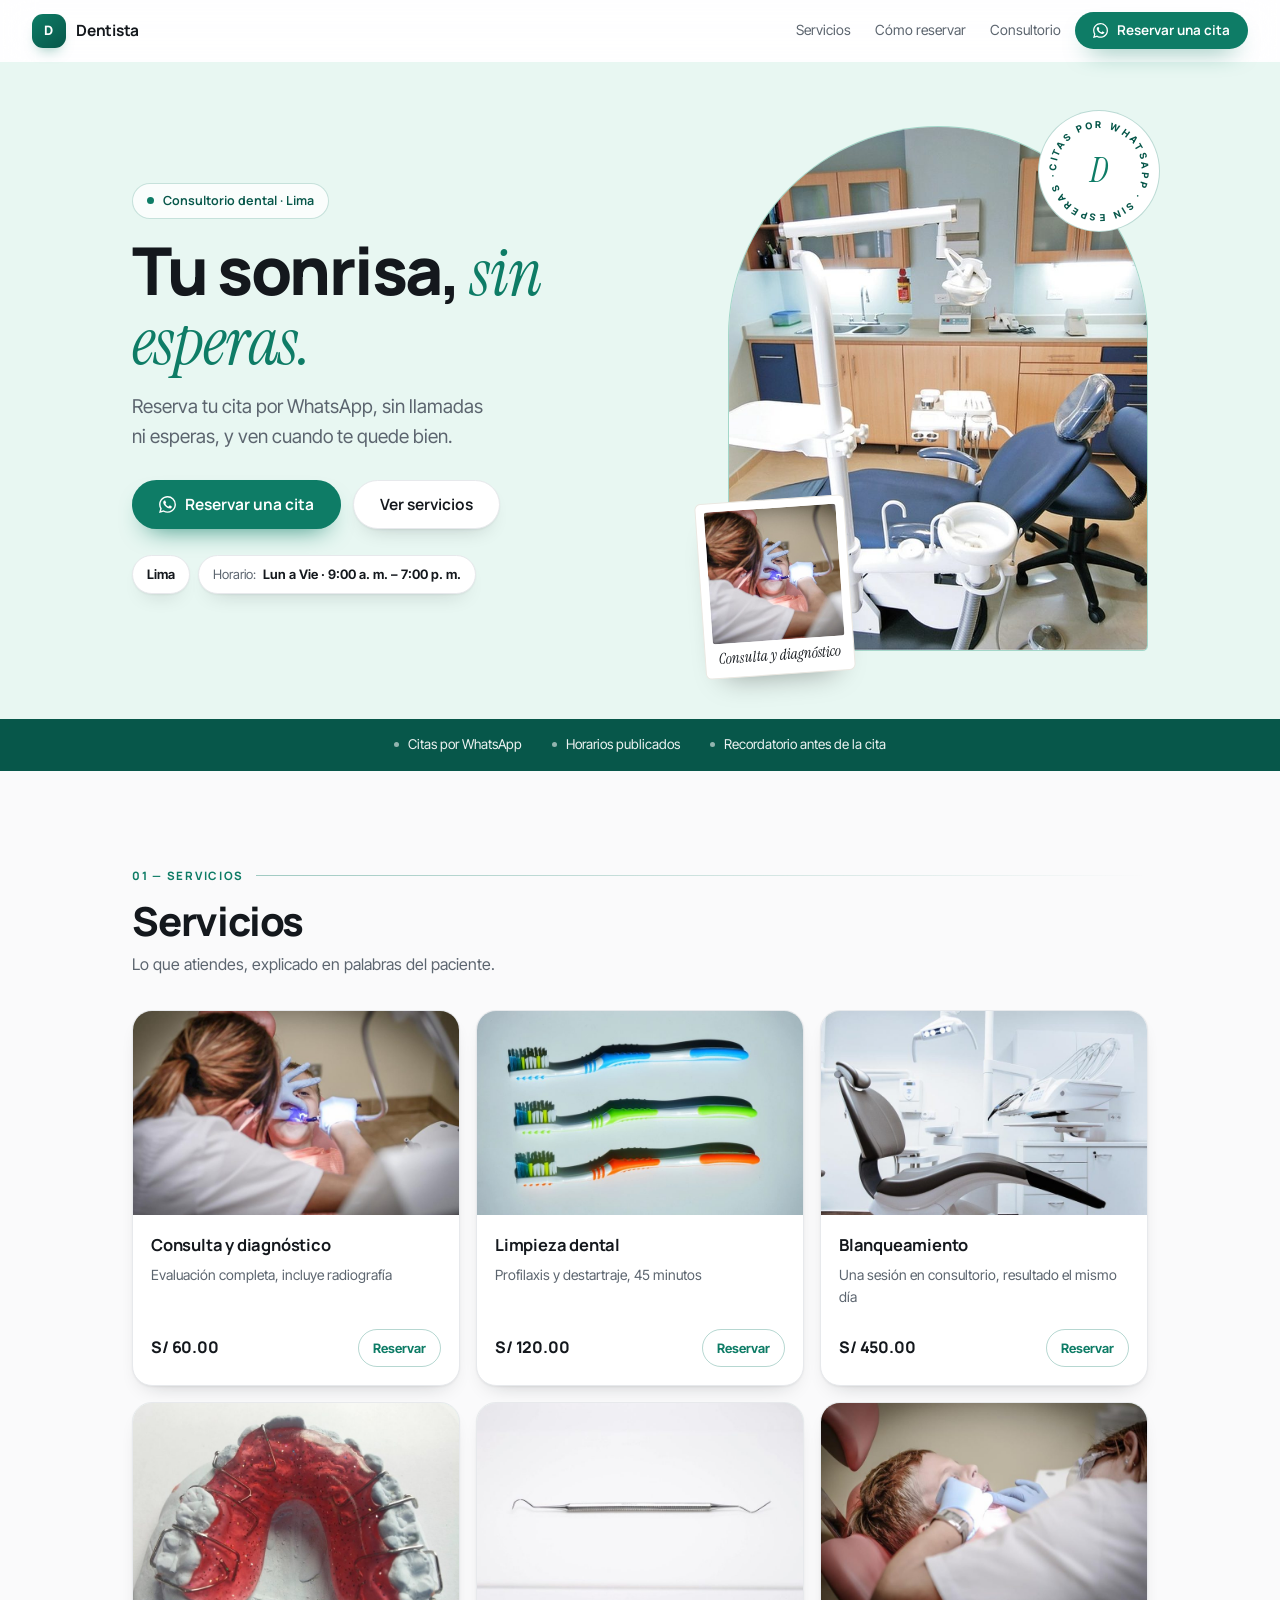
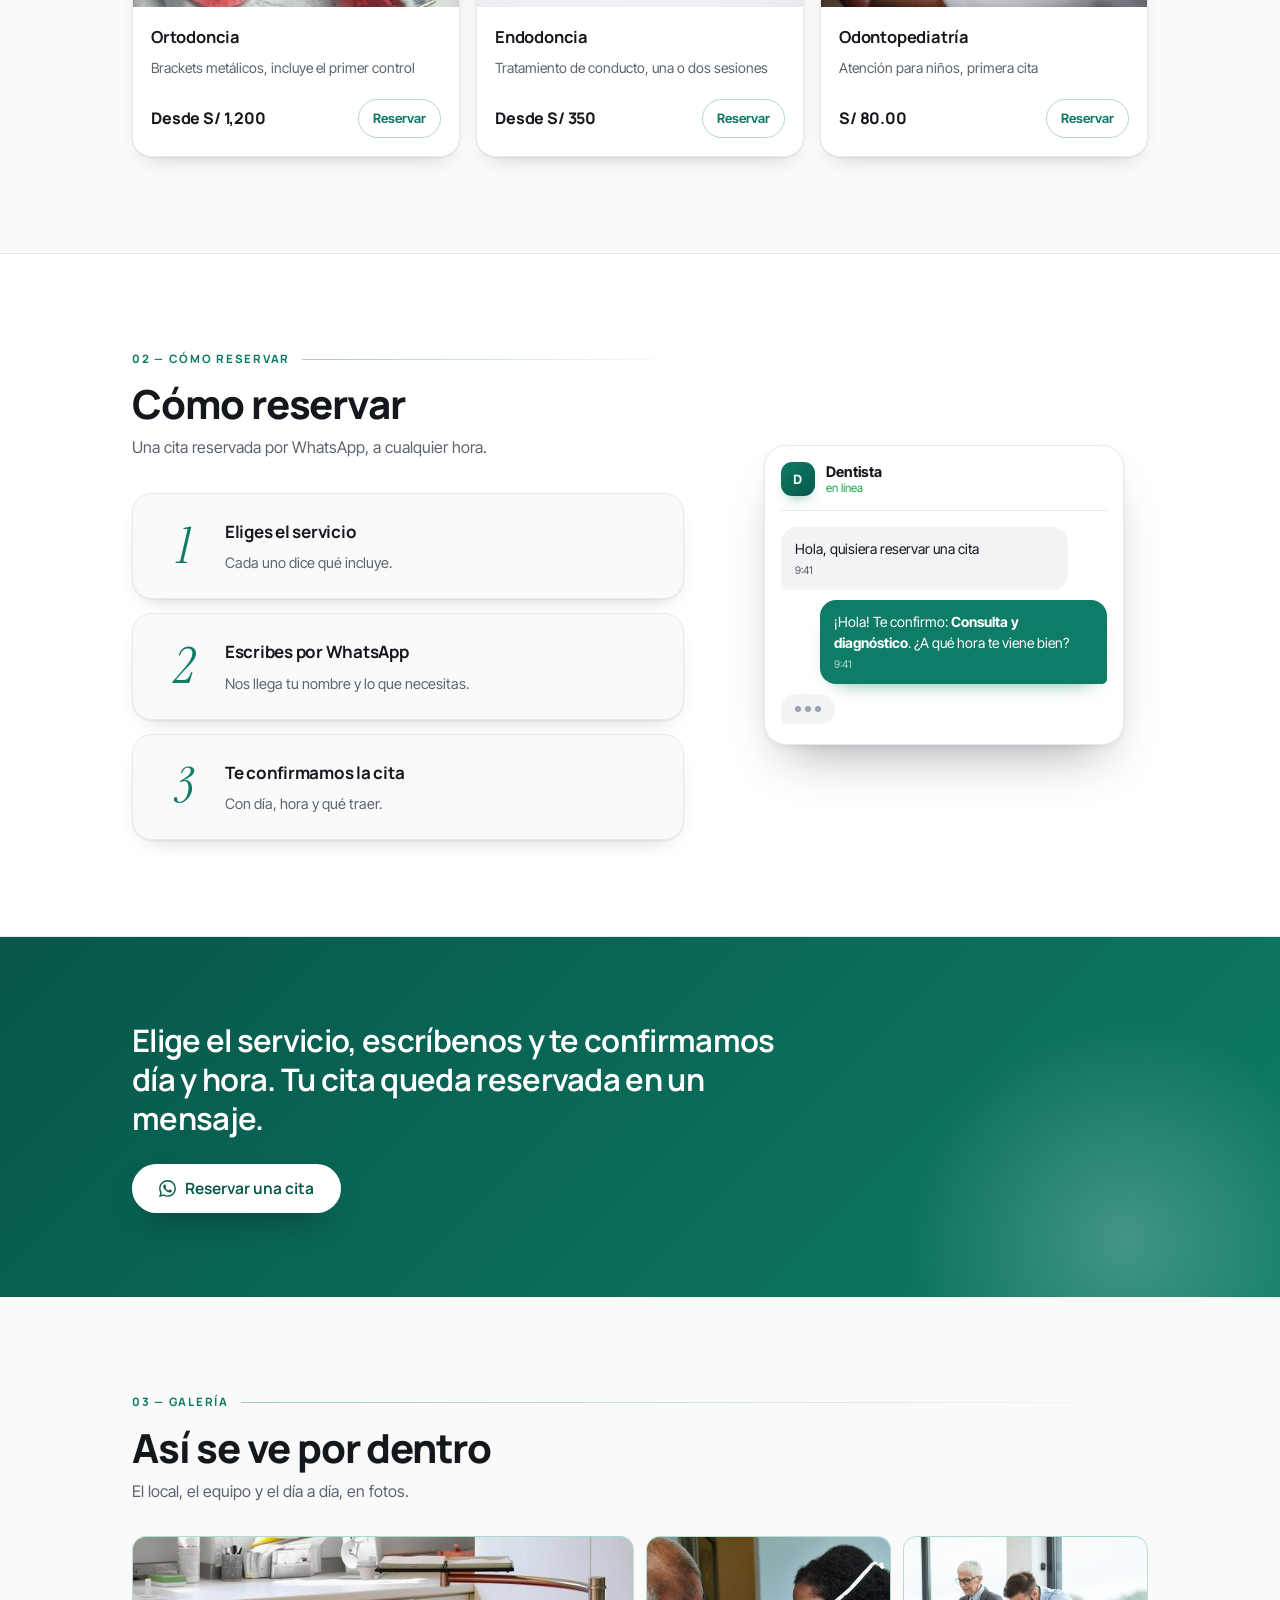
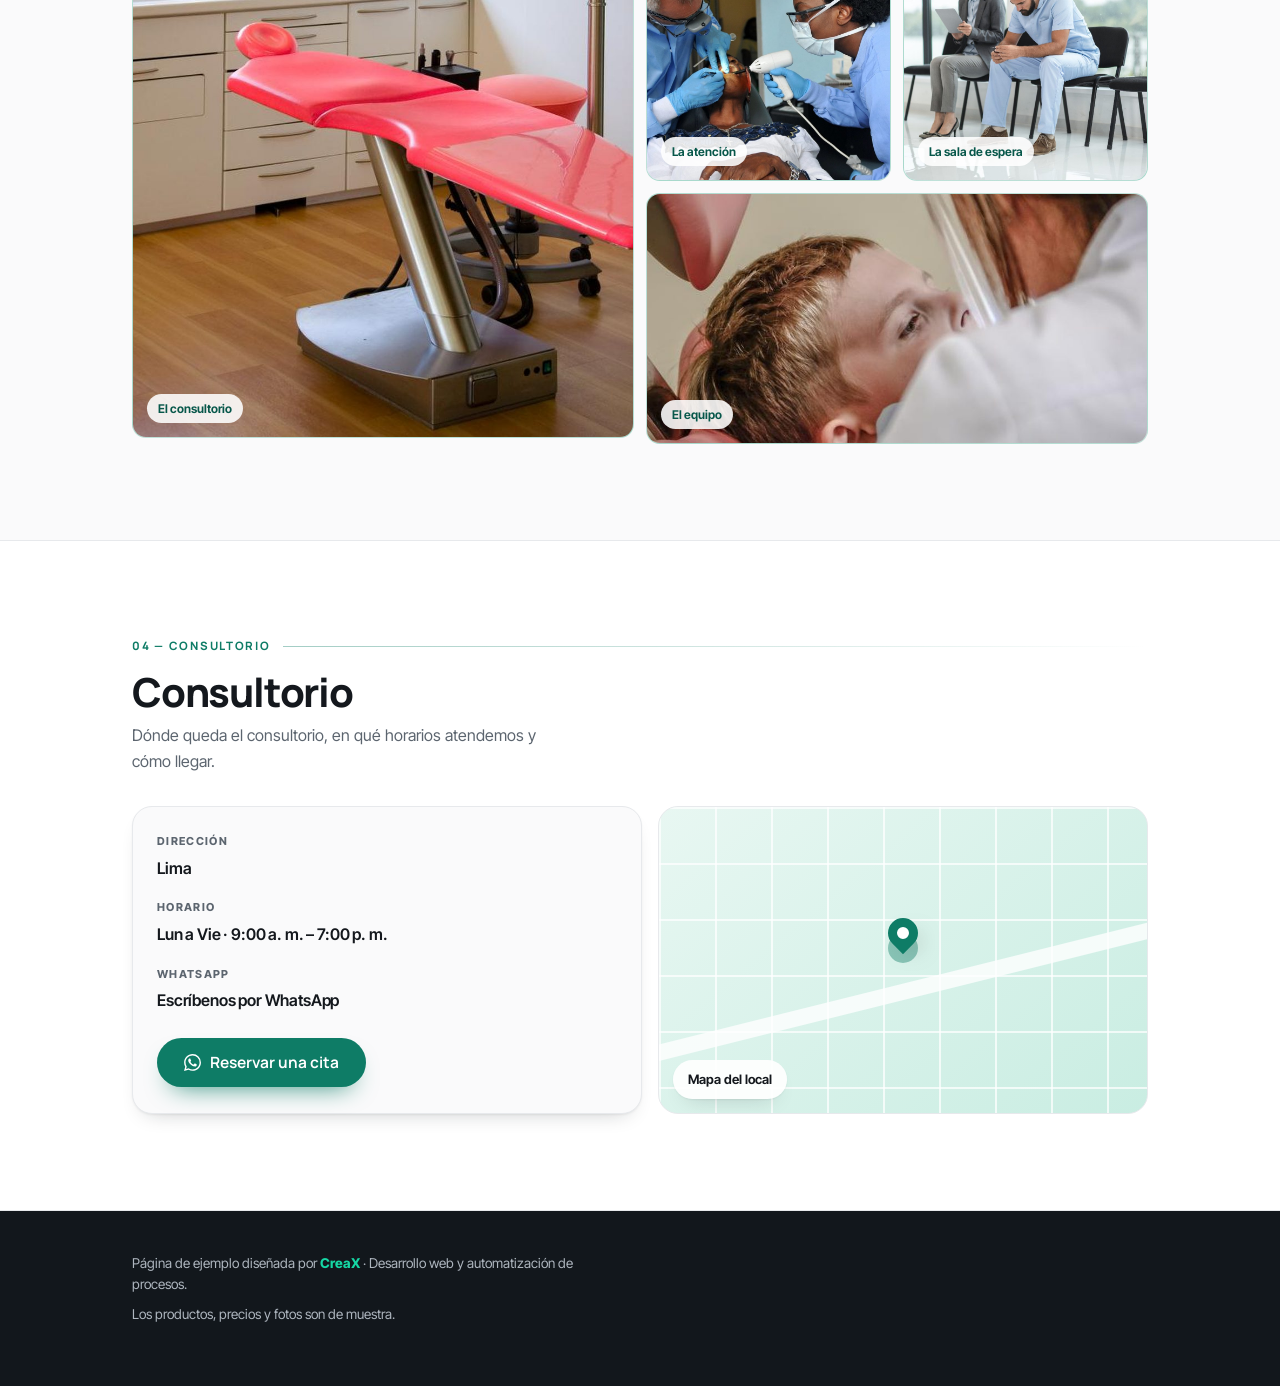
==== commit 5feb1aa8: "Identidad nueva, intro con el logo y páginas rehechas - Paleta Neón suave: un color por sector (lima" ====
--- a/assets/ejemplos/dental/index.html
+++ b/assets/ejemplos/dental/index.html
@@ -4,17 +4,17 @@
 <meta name="viewport" content="width=device-width, initial-scale=1">
 <meta name="robots" content="noindex, nofollow">
 <meta name="description" content="Reserva tu cita por WhatsApp, sin llamadas ni esperas, y ven cuando te quede bien.">
-<meta name="theme-color" content="#15628F">
-<title>Clínica Dental Nova · Clínica dental · San Isidro</title>
+<meta name="theme-color" content="#0E7C66">
+<title>Dentista · Consultorio dental · Lima</title>
 <link rel="preconnect" href="https://fonts.googleapis.com">
 <link rel="preconnect" href="https://fonts.gstatic.com" crossorigin>
-<link rel="stylesheet" href="https://fonts.googleapis.com/css2?family=Manrope:wght@600;700;800&family=Inter+Tight:wght@400;500;600;700&display=swap">
+<link rel="stylesheet" href="https://fonts.googleapis.com/css2?family=Manrope:wght@600;700;800&family=Inter+Tight:wght@400;500;600;700&family=Instrument+Serif:ital@1&display=swap">
 <style>
 *, *::before, *::after { box-sizing: border-box; }
 :root {
-  --color: #15628F; --rgb: 21, 98, 143; --oscuro: #0B3C5A; --claro: #EFF6FB; --claro2: #D6E8F4;
+  --color: #0E7C66; --rgb: 14, 124, 102; --oscuro: #07574A; --claro: #E8F7F2; --claro2: #C9EDE2;
   --tinta: #14181D; --gris: #5C656F; --linea: #E7E9EC; --papel: #FFFFFF; --fondo: #FAFAFB;
-  --titulo: "Manrope", "Segoe UI", system-ui, -apple-system, "Helvetica Neue", sans-serif; --texto: "Inter Tight", "Segoe UI", system-ui, -apple-system, "Helvetica Neue", sans-serif;
+  --titulo: "Manrope", "Segoe UI", system-ui, -apple-system, "Helvetica Neue", sans-serif; --texto: "Inter Tight", "Segoe UI", system-ui, -apple-system, "Helvetica Neue", sans-serif; --acento: "Instrument Serif", Georgia, serif; --peso-titulo: 800;
   --r: 20px; --rc: 14px;
   --s1: 0 1px 2px rgba(18,23,28,.05), 0 10px 22px -14px rgba(18,23,28,.30);
   --s2: 0 2px 6px rgba(18,23,28,.06), 0 28px 50px -24px rgba(18,23,28,.40);
@@ -291,7 +291,56 @@
   background: rgba(255,255,255,.92); backdrop-filter: blur(16px); -webkit-backdrop-filter: blur(16px);
   border-top: 1px solid var(--linea); }
 .barra-abajo .btn { flex: 1; }
+.captura .barra-abajo { display: none; }
 @media (min-width: 860px) { .barra-abajo { display: none; } footer { padding-bottom: 52px; } }
+
+
+/* ---------- portada editorial: frase con cursiva, foto en arco, sello que gira y polaroid ---------- */
+.aura, .trama { display: none; }
+.portada { background: var(--claro); }
+h1 { font-weight: var(--peso-titulo); font-size: clamp(40px, 10vw, 66px); line-height: 1.02; }
+h1 em, h2 em { font-family: var(--acento); font-style: italic; font-weight: 400; color: var(--color); letter-spacing: -0.01em; }
+.escena-editorial { position: relative; width: min(100%, 420px); margin: 40px auto 18px; }
+@media (min-width: 900px) { .escena-editorial { margin: 0 0 0 auto; } }
+.arco { margin: 0; aspect-ratio: 4 / 5; border-radius: 999px 999px 26px 26px; overflow: hidden;
+  background: var(--claro2); border: 1px solid rgba(var(--rgb), .2); display: grid; place-items: center; }
+.arco img { width: 100%; height: 100%; object-fit: cover; }
+.arco span { font-size: 12px; font-weight: 650; color: var(--oscuro); background: rgba(255,255,255,.85); padding: 6px 13px; border-radius: 999px; }
+.sello-giratorio { position: absolute; top: -16px; right: -12px; width: 122px; height: 122px; border-radius: 50%;
+  background: var(--papel); border: 1px solid rgba(var(--rgb), .28); display: grid; place-items: center; }
+.sello-giratorio svg { position: absolute; inset: 5px; width: calc(100% - 10px); height: calc(100% - 10px); animation: girar 24s linear infinite; }
+.sello-giratorio text { font-family: var(--texto); font-size: 10.4px; font-weight: 700; letter-spacing: 1.9px; fill: var(--oscuro); }
+.sello-centro { font-family: var(--acento); font-style: italic; font-size: 34px; line-height: 1; color: var(--color); }
+@keyframes girar { to { transform: rotate(360deg); } }
+.polaroid { position: absolute; left: -28px; bottom: -24px; width: 150px; margin: 0; background: #fff;
+  padding: 8px 8px 10px; border-radius: 6px; border: 1px solid #ebe8e2; transform: rotate(-4deg);
+  box-shadow: 0 18px 30px -20px rgba(0,0,0,.4); }
+.polaroid img, .polaroid .vacio { display: block; width: 100%; aspect-ratio: 1; object-fit: cover; border-radius: 3px; background: var(--claro2); }
+.polaroid figcaption { margin-top: 6px; text-align: center; font-family: var(--acento); font-style: italic; font-size: 15px; line-height: 1.2; color: var(--tinta); }
+@media (max-width: 560px) {
+  .escena-editorial { width: 84%; }
+  .sello-giratorio { width: 98px; height: 98px; right: -14px; }
+  .sello-giratorio text { font-size: 9.2px; letter-spacing: 1.6px; }
+  .sello-centro { font-size: 27px; }
+  .polaroid { width: 120px; left: -18px; bottom: -20px; }
+}
+
+/* ---------- pasos: números grandes en cursiva y la conversación al lado ---------- */
+.pasos-grilla { display: grid; gap: 36px; }
+@media (min-width: 900px) { .pasos-grilla { grid-template-columns: 1.15fr .85fr; align-items: center; gap: 56px; } }
+.pasos-grilla .pasos { grid-template-columns: 1fr !important; gap: 14px; }
+.paso { display: grid; grid-template-columns: 58px 1fr; column-gap: 12px; }
+.paso .n { grid-row: span 2; width: auto; height: auto; margin: 0; background: none; border: 0;
+  font-family: var(--acento); font-style: italic; font-weight: 400; font-size: 50px; line-height: .9; color: var(--color); }
+.paso:not(:last-child)::after { display: none; }
+.pasos-grilla .charla { width: 100%; max-width: 360px; margin: 0 auto; transform: rotate(1.4deg); }
+
+/* ---------- productos en carrusel dentro del celular ---------- */
+@media (max-width: 619px) {
+  .rejilla { grid-template-columns: none; grid-auto-flow: column; grid-auto-columns: 82%; overflow-x: auto;
+    scroll-snap-type: x mandatory; margin-right: -20px; padding-right: 20px; padding-bottom: 6px; }
+  .rejilla .item { scroll-snap-align: start; }
+}
 
 /* movimiento */
 .con-js .revelar { opacity: 0; transform: translateY(24px); }
@@ -305,11 +354,10 @@
 </head>
 <body>
 
-<p class="aviso">Boceto de demostración preparado por <b>CreaX</b> con información pública de Clínica Dental Nova.
-No está publicado ni aparece en buscadores.</p>
+
 
 <header class="barra">
-  <a class="marca" href="#inicio"><span class="sigla">CD</span>Clínica Dental Nova</a>
+  <a class="marca" href="#inicio"><span class="sigla">D</span>Dentista</a>
   <nav class="enlaces">
     <a href="#catalogo">Servicios</a>
     <a href="#pedir">Cómo reservar</a>
@@ -320,30 +368,24 @@
 
 <main>
 <section class="portada" id="inicio">
-  <div class="aura"></div>
-  <div class="trama"></div>
   <div class="envoltura portada-caja">
     <div>
-      <p class="etiqueta"><span class="pulso"></span>Clínica dental · San Isidro</p>
-      <h1>Clínica Dental Nova</h1>
+      <p class="etiqueta"><span class="pulso"></span>Consultorio dental · Lima</p>
+      <h1>Tu sonrisa, <em>sin esperas.</em></h1>
       <p class="bajada">Reserva tu cita por WhatsApp, sin llamadas ni esperas, y ven cuando te quede bien.</p>
       <div class="acciones">
         <a class="btn" href="#" target="_blank" rel="noopener"><svg viewBox="0 0 24 24" aria-hidden="true"><path d="M17.472 14.382c-.297-.149-1.758-.867-2.03-.967-.273-.099-.471-.148-.67.15-.197.297-.767.966-.94 1.164-.173.199-.347.223-.644.075-.297-.15-1.255-.463-2.39-1.475-.883-.788-1.48-1.761-1.653-2.059-.173-.297-.018-.458.13-.606.134-.133.297-.347.446-.52.149-.174.198-.298.298-.497.099-.198.05-.371-.025-.52-.075-.149-.669-1.612-.916-2.207-.242-.579-.487-.5-.669-.51-.173-.008-.371-.01-.57-.01-.198 0-.52.074-.792.372-.272.297-1.04 1.016-1.04 2.479 0 1.462 1.065 2.875 1.213 3.074.149.198 2.096 3.2 5.077 4.487.709.306 1.262.489 1.694.625.712.227 1.36.195 1.871.118.571-.085 1.758-.719 2.006-1.413.248-.694.248-1.289.173-1.413-.074-.124-.272-.198-.57-.347m-5.421 7.403h-.004a9.87 9.87 0 01-5.031-1.378l-.361-.214-3.741.982.998-3.648-.235-.374a9.86 9.86 0 01-1.51-5.26c.001-5.45 4.436-9.884 9.888-9.884 2.64 0 5.122 1.03 6.988 2.898a9.825 9.825 0 012.893 6.994c-.003 5.45-4.437 9.884-9.885 9.884m8.413-18.297A11.815 11.815 0 0012.05 0C5.495 0 .16 5.335.157 11.892c0 2.096.547 4.142 1.588 5.945L.057 24l6.305-1.654a11.882 11.882 0 005.683 1.448h.005c6.554 0 11.89-5.335 11.893-11.893a11.821 11.821 0 00-3.48-8.413Z"/></svg>Reservar una cita</a>
         <a class="btn fantasma" href="#catalogo">Ver servicios</a>
       </div>
-      <ul class="datos"><li><b>San Isidro</b></li><li>Horario: <b>Lun a Vie · 9:00 a. m. – 7:00 p. m.</b></li></ul>
+      <ul class="datos"><li><b>Lima</b></li><li>Horario: <b>Lun a Vie · 9:00 a. m. – 7:00 p. m.</b></li></ul>
     </div>
-    <div class="escena">
-      <figure class="foto-portada"><img src="fotos/portada.jpg" alt="Clínica Dental Nova"></figure>
-      <div class="charla">
-        <div class="charla-barra">
-          <span class="sigla">CD</span>
-          <div><b>Clínica Dental Nova</b><i>en línea</i></div>
-        </div>
-        <div class="globo cliente">Hola, quisiera reservar una cita<span class="hora">9:41</span></div>
-        <div class="globo negocio">¡Hola! Te confirmo: <b>Consulta y diagnóstico</b>. ¿A qué hora te viene bien?<span class="hora">9:41</span></div>
-        <div class="escribiendo"><i></i><i></i><i></i></div>
+    <div class="escena-editorial">
+      <figure class="arco"><img src="fotos/portada.jpg" alt="Dentista"></figure>
+      <div class="sello-giratorio" aria-hidden="true">
+        <svg viewBox="0 0 120 120"><defs><path id="circulo" d="M60,60 m-47,0 a47,47 0 1,1 94,0 a47,47 0 1,1 -94,0"/></defs><text><textPath href="#circulo" textLength="293" lengthAdjust="spacing">CITAS POR WHATSAPP · SIN ESPERAS · </textPath></text></svg>
+        <span class="sello-centro">D</span>
       </div>
+      <figure class="polaroid"><img src="fotos/item-1.jpg" alt="" loading="lazy"><figcaption>Consulta y diagnóstico</figcaption></figure>
     </div>
   </div>
   <div class="tira"><ul><li>Citas por WhatsApp</li><li>Horarios publicados</li><li>Recordatorio antes de la cita</li></ul></div>
@@ -426,26 +468,37 @@
 </section>
 
 <section class="bloque papel" id="pedir">
-  <div class="envoltura">
-    <p class="cintillo revelar">02 — Cómo reservar</p>
-    <h2 class="revelar">Cómo reservar</h2>
-    <p class="lede revelar">Una cita reservada por WhatsApp, a cualquier hora.</p>
-    <ol class="pasos">
+  <div class="envoltura pasos-grilla">
+    <div>
+      <p class="cintillo revelar">02 — Cómo reservar</p>
+      <h2 class="revelar">Cómo reservar</h2>
+      <p class="lede revelar">Una cita reservada por WhatsApp, a cualquier hora.</p>
+      <ol class="pasos">
         <li class="paso revelar">
-          <span class="n">01</span>
+          <span class="n">1</span>
           <h3>Eliges el servicio</h3>
           <p>Cada uno dice qué incluye.</p>
         </li>
         <li class="paso revelar">
-          <span class="n">02</span>
+          <span class="n">2</span>
           <h3>Escribes por WhatsApp</h3>
           <p>Nos llega tu nombre y lo que necesitas.</p>
         </li>
         <li class="paso revelar">
-          <span class="n">03</span>
+          <span class="n">3</span>
           <h3>Te confirmamos la cita</h3>
           <p>Con día, hora y qué traer.</p>
         </li></ol>
+    </div>
+    <div class="charla revelar">
+      <div class="charla-barra">
+        <span class="sigla">D</span>
+        <div><b>Dentista</b><i>en línea</i></div>
+      </div>
+      <div class="globo cliente">Hola, quisiera reservar una cita<span class="hora">9:41</span></div>
+      <div class="globo negocio">¡Hola! Te confirmo: <b>Consulta y diagnóstico</b>. ¿A qué hora te viene bien?<span class="hora">9:41</span></div>
+      <div class="escribiendo"><i></i><i></i><i></i></div>
+    </div>
   </div>
 </section>
 
@@ -477,9 +530,9 @@
     <div class="contacto">
       <div class="ficha revelar">
         <dl>
-          <div><dt>Dirección</dt><dd>Av. de ejemplo 000, San Isidro</dd></div>
+          <div><dt>Dirección</dt><dd>Lima</dd></div>
           <div><dt>Horario</dt><dd>Lun a Vie · 9:00 a. m. – 7:00 p. m.</dd></div>
-          <div><dt>WhatsApp</dt><dd>[Teléfono por confirmar]</dd></div>
+          <div><dt>WhatsApp</dt><dd>Escríbenos por WhatsApp</dd></div>
         </dl>
         <a class="btn" href="#" target="_blank" rel="noopener"><svg viewBox="0 0 24 24" aria-hidden="true"><path d="M17.472 14.382c-.297-.149-1.758-.867-2.03-.967-.273-.099-.471-.148-.67.15-.197.297-.767.966-.94 1.164-.173.199-.347.223-.644.075-.297-.15-1.255-.463-2.39-1.475-.883-.788-1.48-1.761-1.653-2.059-.173-.297-.018-.458.13-.606.134-.133.297-.347.446-.52.149-.174.198-.298.298-.497.099-.198.05-.371-.025-.52-.075-.149-.669-1.612-.916-2.207-.242-.579-.487-.5-.669-.51-.173-.008-.371-.01-.57-.01-.198 0-.52.074-.792.372-.272.297-1.04 1.016-1.04 2.479 0 1.462 1.065 2.875 1.213 3.074.149.198 2.096 3.2 5.077 4.487.709.306 1.262.489 1.694.625.712.227 1.36.195 1.871.118.571-.085 1.758-.719 2.006-1.413.248-.694.248-1.289.173-1.413-.074-.124-.272-.198-.57-.347m-5.421 7.403h-.004a9.87 9.87 0 01-5.031-1.378l-.361-.214-3.741.982.998-3.648-.235-.374a9.86 9.86 0 01-1.51-5.26c.001-5.45 4.436-9.884 9.888-9.884 2.64 0 5.122 1.03 6.988 2.898a9.825 9.825 0 012.893 6.994c-.003 5.45-4.437 9.884-9.885 9.884m8.413-18.297A11.815 11.815 0 0012.05 0C5.495 0 .16 5.335.157 11.892c0 2.096.547 4.142 1.588 5.945L.057 24l6.305-1.654a11.882 11.882 0 005.683 1.448h.005c6.554 0 11.89-5.335 11.893-11.893a11.821 11.821 0 00-3.48-8.413Z"/></svg>Reservar una cita</a>
       </div>
@@ -494,9 +547,8 @@
 
 <footer>
   <div class="envoltura">
-    <p>Boceto hecho por <span class="menta">CreaX</span> · Desarrollo web y automatización de procesos · hola@creax.pe</p>
-    <p>Todo lo que ve acá se cambia por lo suyo: textos, fotos, productos, precios y colores.
-    La página final se publica a su nombre, con su dominio.</p>
+    <p>Página de ejemplo diseñada por <span class="menta">CreaX</span> · Desarrollo web y automatización de procesos.</p>
+    <p>Los productos, precios y fotos son de muestra.</p>
   </div>
 </footer>
 
@@ -508,6 +560,7 @@
 // "?estatico" en la dirección deja la página quieta: sirve para sacarle capturas
 var quieto = location.search.indexOf('estatico') > -1;
 if (!quieto) document.documentElement.classList.add('con-js');
+else document.documentElement.classList.add('captura');
 document.addEventListener('DOMContentLoaded', function () {
   var barra = document.querySelector('.barra');
   var alSubir = function () { barra.classList.toggle('pegada', window.scrollY > 12); };
